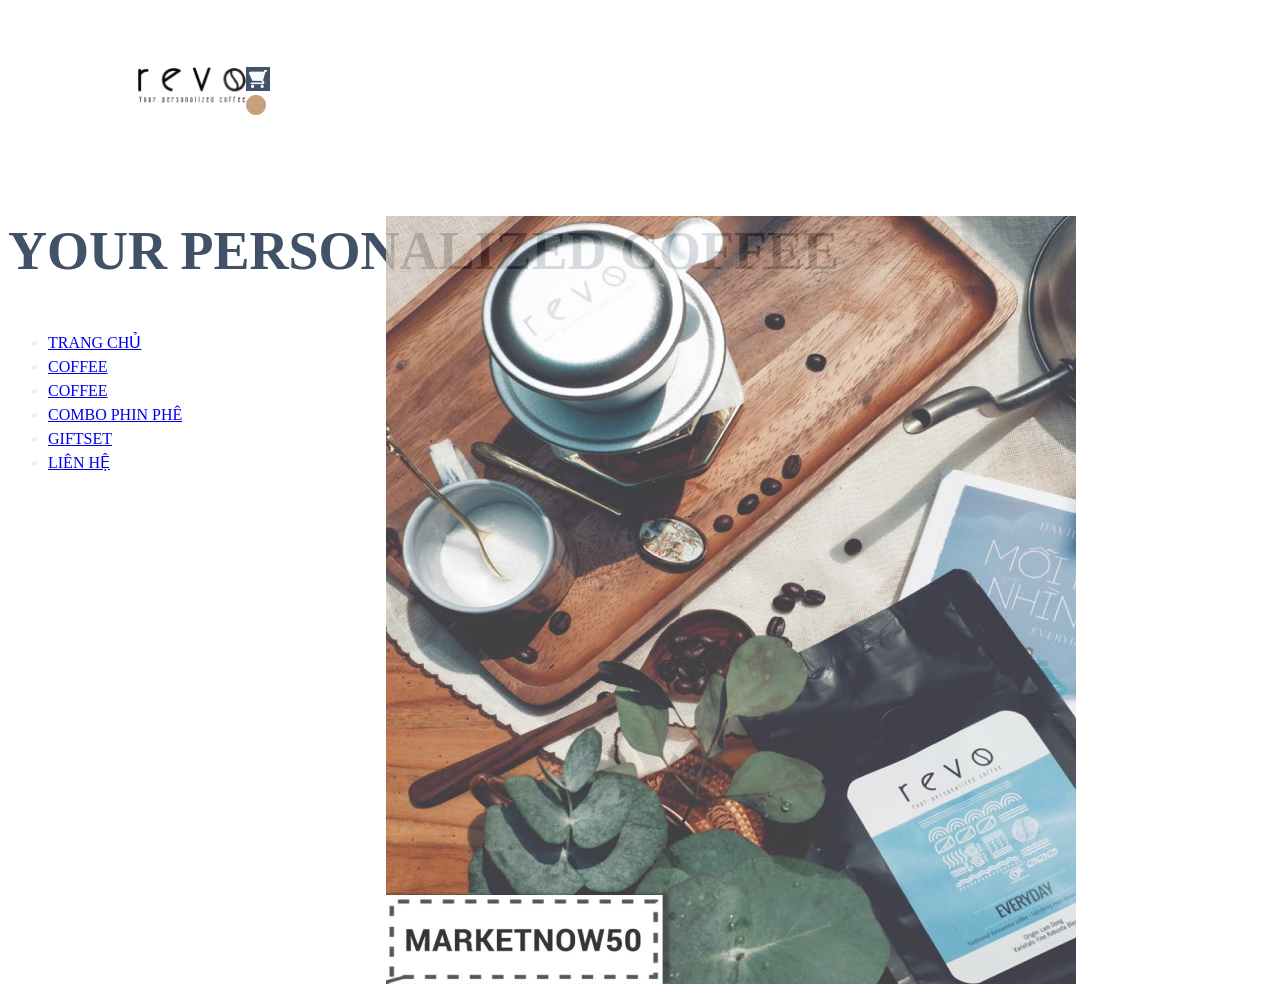
==== index.html @ d78ea1e3 "Add files via upload" ====
<!DOCTYPE html>
<html lang="ru">
<head>
    <meta charset="UTF-8">
    <meta name="viewport" content="width=device-width, initial-scale=1.0">
    <title>страница_имя</title>
    <link rel = "stylesheet" href ="css/index.css">
</head>
<body>
    <header class="header">
        <img src="img/revo_logo.png" alt="логотипчик" class="header__logo">
        <div class ="header_carting">
        
            <img src="img/IC_CART.png" alt="корзина" class="header__cart">
            <img src="img/BASE.png" alt="товары" class="header__goods">
        </div>
    </header>
    <main class="main">
        <section class="main__offer"> 
            <img src="img/cupofcoffe.png" alt="чашка на подносе" class="main__centr">
            <h1 class="main__title">YOUR <span class="main__background">PERSONALIZED</span>  COFFEE</h1>
        </section>    
        <section class="menu">
            <ul class="menu__list">
                <li class="menu__list-item"><a href="#">TRANG CHỦ</a></li>
                <li class="menu__list-item"><a href="#">COFFEE</a></li>
                <li class="menu__list-item"><a href="#">COFFEE</a></li>
                <li class="menu__list-item"><a href="#">COMBO PHIN PHÊ</a></li>
                <li class="menu__list-item"><a href="#">GIFTSET</a></li>
                <li class="menu__list-item"><a href="#">LIÊN HỆ</a></li>
            </ul>

        </section>
    </main>
</body>
</html>
---- css/index.css ----
.body{
    margin:0px;
    padding:0px;
}
.header{
    margin-top: 67px;
    margin-left: 130px;
    width: 40px;
    height: 104px;
    display: flex;
    justify-content: space-between;
}
.header__logo {
    width: 109.412px;
    height: 36.364px;    
}

.main__centr{
    position: absolute;
    left: 386px;
}
.main__title{
    color: #415167;
    font-family: Montserrat;
    font-size: 54px;
    font-style: normal;
    font-weight: 900;
    line-height: 70px;

}
.header__cart{
    width: 24px;
    height: 24px;
    flex-shrink: 0;
    margin-left: 0px;
}
.menu__list-item{
    
    color:#EDF0F5;
    font-family: Nunito;
    font-size: 16px;
    font-style: normal;
    font-weight: 300;
    line-height: 24px;
}
.main__background{

}
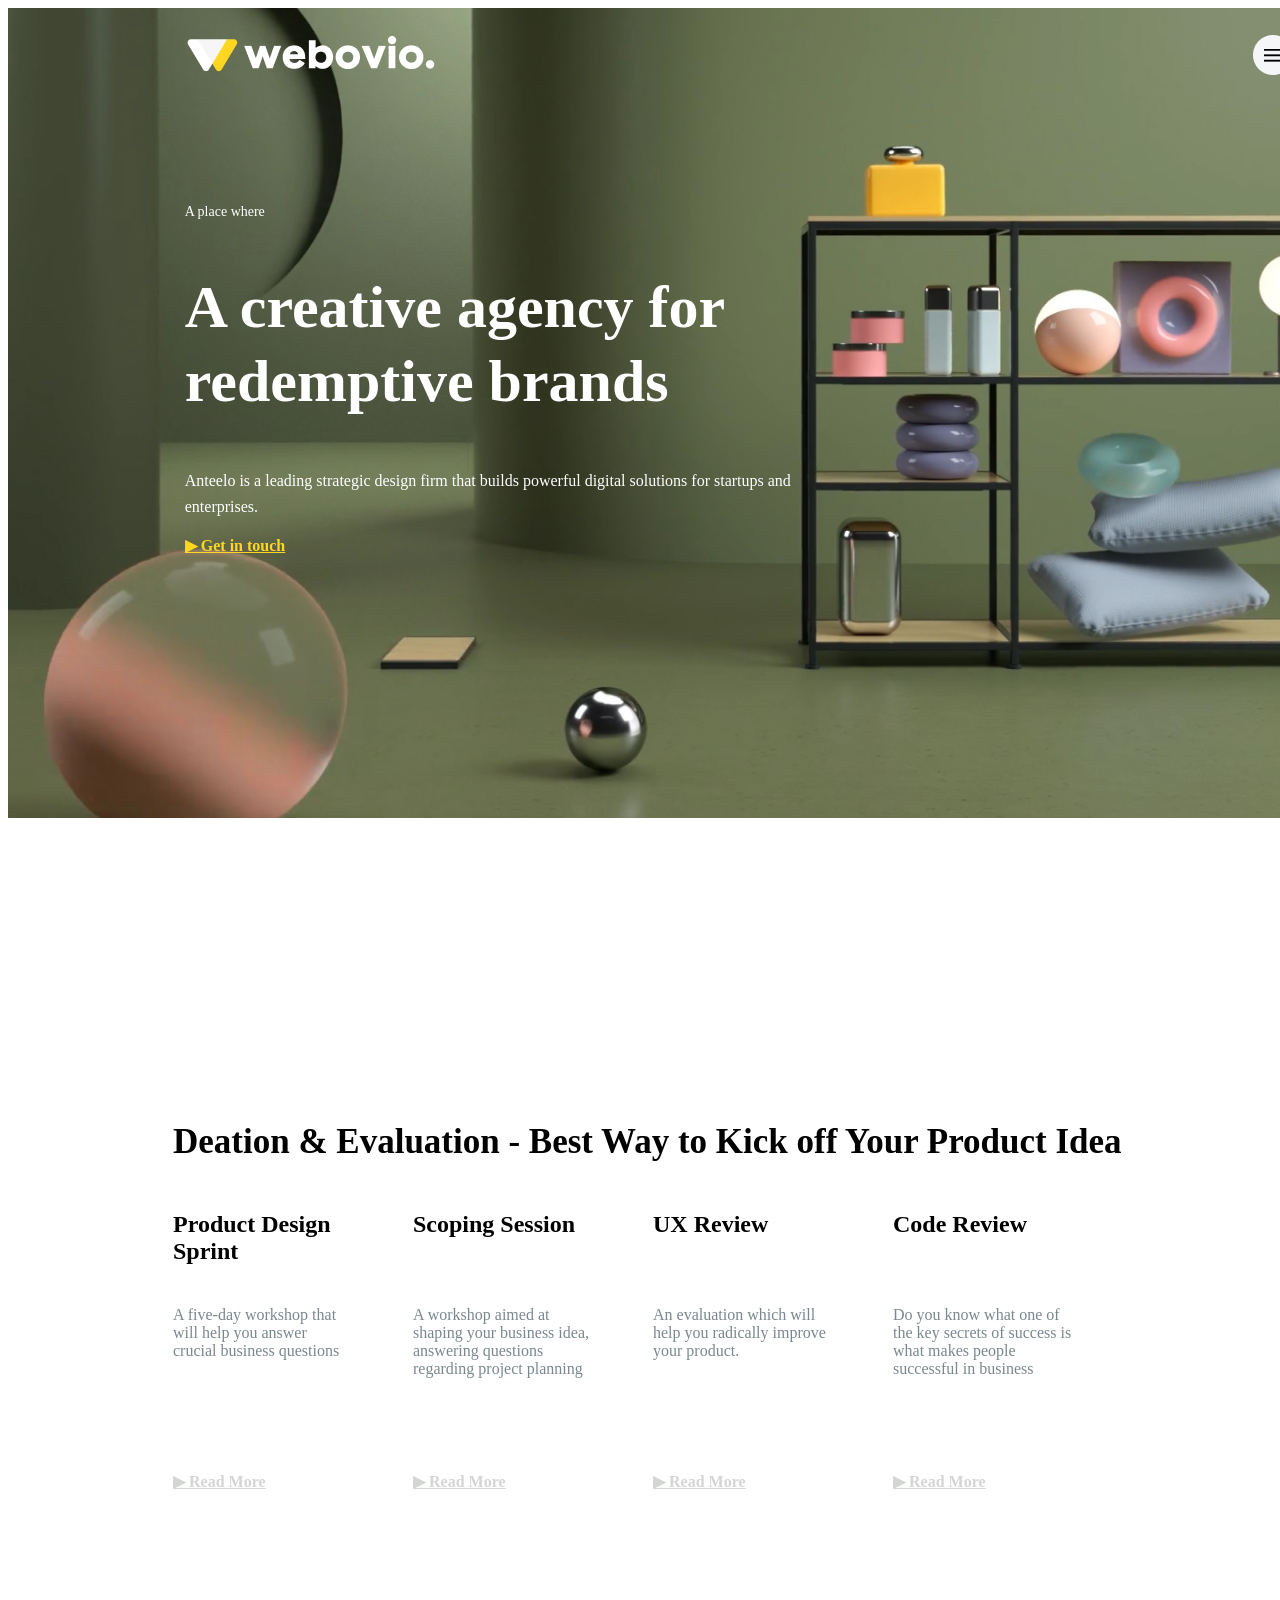
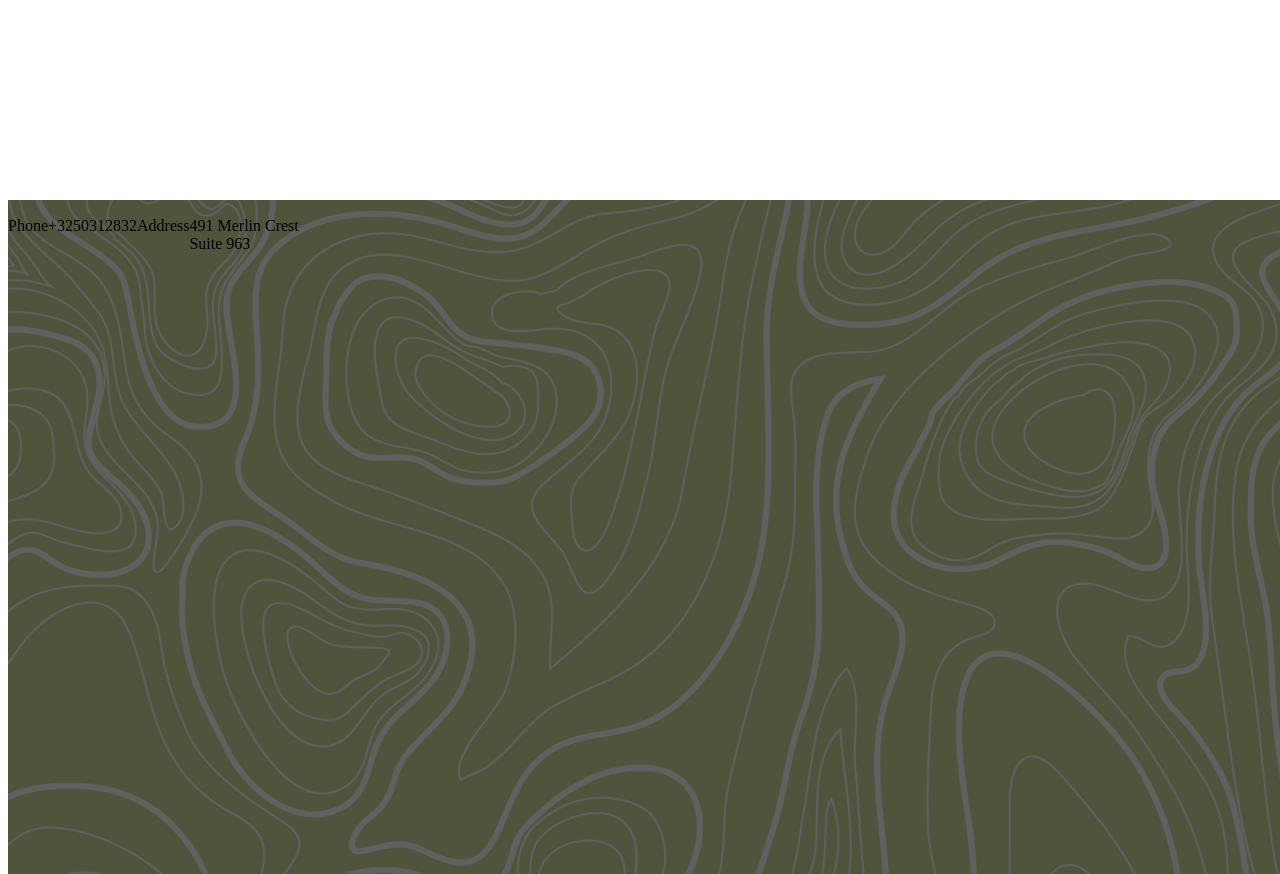
==== commit 82290371: "Add files via upload" ====
--- a/index.html
+++ b/index.html
@@ -1,36 +1,61 @@
 <!DOCTYPE html>
-<html lang="ru">
-<head>
-    <meta charset="UTF-8">
-    <meta name="viewport" content="width=device-width, initial-scale=1.0">
-    <title>страница_имя</title>
-    <link rel = "stylesheet" href ="css/index.css">
-</head>
-<body>
-    <header class="header">
-        <img src="img/revo_logo.png" alt="логотипчик" class="header__logo">
-        <div class ="header_carting">
-        
-            <img src="img/IC_CART.png" alt="корзина" class="header__cart">
-            <img src="img/BASE.png" alt="товары" class="header__goods">
-        </div>
-    </header>
-    <main class="main">
-        <section class="main__offer"> 
-            <img src="img/cupofcoffe.png" alt="чашка на подносе" class="main__centr">
-            <h1 class="main__title">YOUR <span class="main__background">PERSONALIZED</span>  COFFEE</h1>
-        </section>    
-        <section class="menu">
-            <ul class="menu__list">
-                <li class="menu__list-item"><a href="#">TRANG CHỦ</a></li>
-                <li class="menu__list-item"><a href="#">COFFEE</a></li>
-                <li class="menu__list-item"><a href="#">COFFEE</a></li>
-                <li class="menu__list-item"><a href="#">COMBO PHIN PHÊ</a></li>
-                <li class="menu__list-item"><a href="#">GIFTSET</a></li>
-                <li class="menu__list-item"><a href="#">LIÊN HỆ</a></li>
-            </ul>
+<html lang="en">
+    <head>
+        <title>Лабораторная работа 1</title>
+        <meta charset="UTF-8">
+        <link rel="stylesheet" href="css/index.css">
+    </head>
+    <body>
+        <header class="header" id="header">
+            <img class="header__logo" id="header-tag"src="images/Group 3.png" alt="logo">
+            <img class="header__text" id="header-tag"src="images/webovio..png" alt="text">
+            <a href="#"><img class="header__menu" id="header-tag"src="images/Group 15.png" alt="menu"></a>
+        </header>
+        <section class="preview">
+            <img src="images/Bitmap.png" alt="background">
+            <div class="preview__text">
+                <h3 id="text1">A place where</h3>
+                <h1 id="text2">A creative agency for redemptive brands</h1>
+                <h3 id="text3">Anteelo is a leading strategic design firm that builds powerful digital solutions for startups and enterprises.</h3>
+                <a href="#">▶ Get in touch</a>
+            </div>
+        </section>
+        <section class="mid">
+            <h1>Deation & Evaluation - Best Way to Kick off Your Product Idea</h1>
+            <div class="mid__text">
+                <div class="mid__str">
+                    <h2>Product Design Sprint</h2>
+                    <p>A five-day workshop that will help you answer crucial business questions</p>
+                    <a href="#">▶ Read More</a>
+                </div>
+                <div class="mid__str">
+                    <h2>Scoping Session</h2>
+                    <p>A workshop aimed at shaping your business idea, answering questions regarding project planning</p>
+                    <a href="">▶ Read More</a>
+                </div>
+                <div class="mid__str">
+                    <h2>UX Review</h2>
+                    <p>An evaluation which will help you radically improve your product.</p>
+                    <a href="">▶ Read More</a>
+                </div>
+                <div class="mid__str">
+                    <h2>Code Review</h2>
+                    <p>Do you know what one of the key secrets of success is what makes people successful in business</p>
+                    <a href="">▶ Read More</a>
+                </div>
+            </div>
+        </section>
+        <section class="mask">
 
         </section>
-    </main>
-</body>
-</html>+        <footer class="footer">
+            <img src="images/Bitmap (1).png" class="box" alt="разводы">
+            <div class="text1">
+                <p>Phone</p>
+                <p>+3250312832</p>
+                <p>Address</p>
+                <p>491 Merlin Crest Suite 963</p>
+            </div>
+        </footer>
+    </body>
+</html>
--- a/css/index.css
+++ b/css/index.css
@@ -1,48 +1,106 @@
-.body{
-    margin:0px;
-    padding:0px;
+
+a{
+    
+    color:#D4D6D4;;
+    font-weight: bold;
+}
+a:hover{
+    color: #FFD723;
+}
+html{
+    font-family: Poppins;
 }
 .header{
-    margin-top: 67px;
-    margin-left: 130px;
-    width: 40px;
-    height: 104px;
-    display: flex;
-    justify-content: space-between;
+    position: absolute;
+    margin-top: 27.27px;
+    margin-left: 176.78px;
+    width: 1111px;
+    height: 40px;
+    flex-shrink: 0;    
 }
-.header__logo {
-    width: 109.412px;
-    height: 36.364px;    
+.header__menu{
+    margin-left: 814px;
 }
-
-.main__centr{
+.header__text{
+    position: relative;
+    margin-bottom: 5px;
+}
+.preview__text{
+    font-family: Poppins;
+    margin-left: 176.78px;
     position: absolute;
-    left: 386px;
+    width: 616px;
+    height: 412px;
+    flex-shrink: 0;
+    top: 190px;
+    color: #FFF;
+    font-family: Poppins;
+    font-style: normal;
 }
-.main__title{
-    color: #415167;
-    font-family: Montserrat;
-    font-size: 54px;
-    font-style: normal;
-    font-weight: 900;
-    line-height: 70px;
+#text1{
+    font-size: 14px;
+    font-weight: 100;
+    line-height: normal;
+}
+#text2{
+    font-size: 60px;
+    font-weight: bolder;
+    line-height: 74px; /* 123.333% */
 
 }
-.header__cart{
-    width: 24px;
-    height: 24px;
+#text3{
+    font-size: 16px;
+    font-weight: 100;
+    line-height: 26px; /* 162.5% */
+}
+.preview__text a{
+    color: #FFD723;
+}
+.mid div{
+    width: 180px;
+    height: 309px;
     flex-shrink: 0;
-    margin-left: 0px;
+    margin-right: 60px;
 }
-.menu__list-item{
-    
-    color:#EDF0F5;
-    font-family: Nunito;
-    font-size: 16px;
-    font-style: normal;
-    font-weight: 300;
-    line-height: 24px;
+.mid__text{
+    display: flex;
 }
-.main__background{
+.mid__str{
+    width: 255px;
+    height: 309px;
+    flex-shrink: 0;
+}
+.mid{
+    margin-left: 165px;
+    margin-top: 300px;
+    margin-bottom: 300px;
+}
+.mid h1{
+    font-weight: 900;
+    font-size: 35px;
+}
+.mid p{
+    color:rgba(33, 56, 66, 0.60);
+    height: 150px;
+}
+.mid h2{
+    height: 75px;
+}
+.box{
+    position: absolute;
+    width: 1440px;
+    height: 674px;
+    background: #4F553D;
 
+}
+.text1{
+    margin-top: 1px;
+    position: absolute;
+}
+.text1{
+    width: 300px;
+    height: 200px;
+    flex-shrink: 0;
+    display: flex;
+    flex-direction: row;
 }
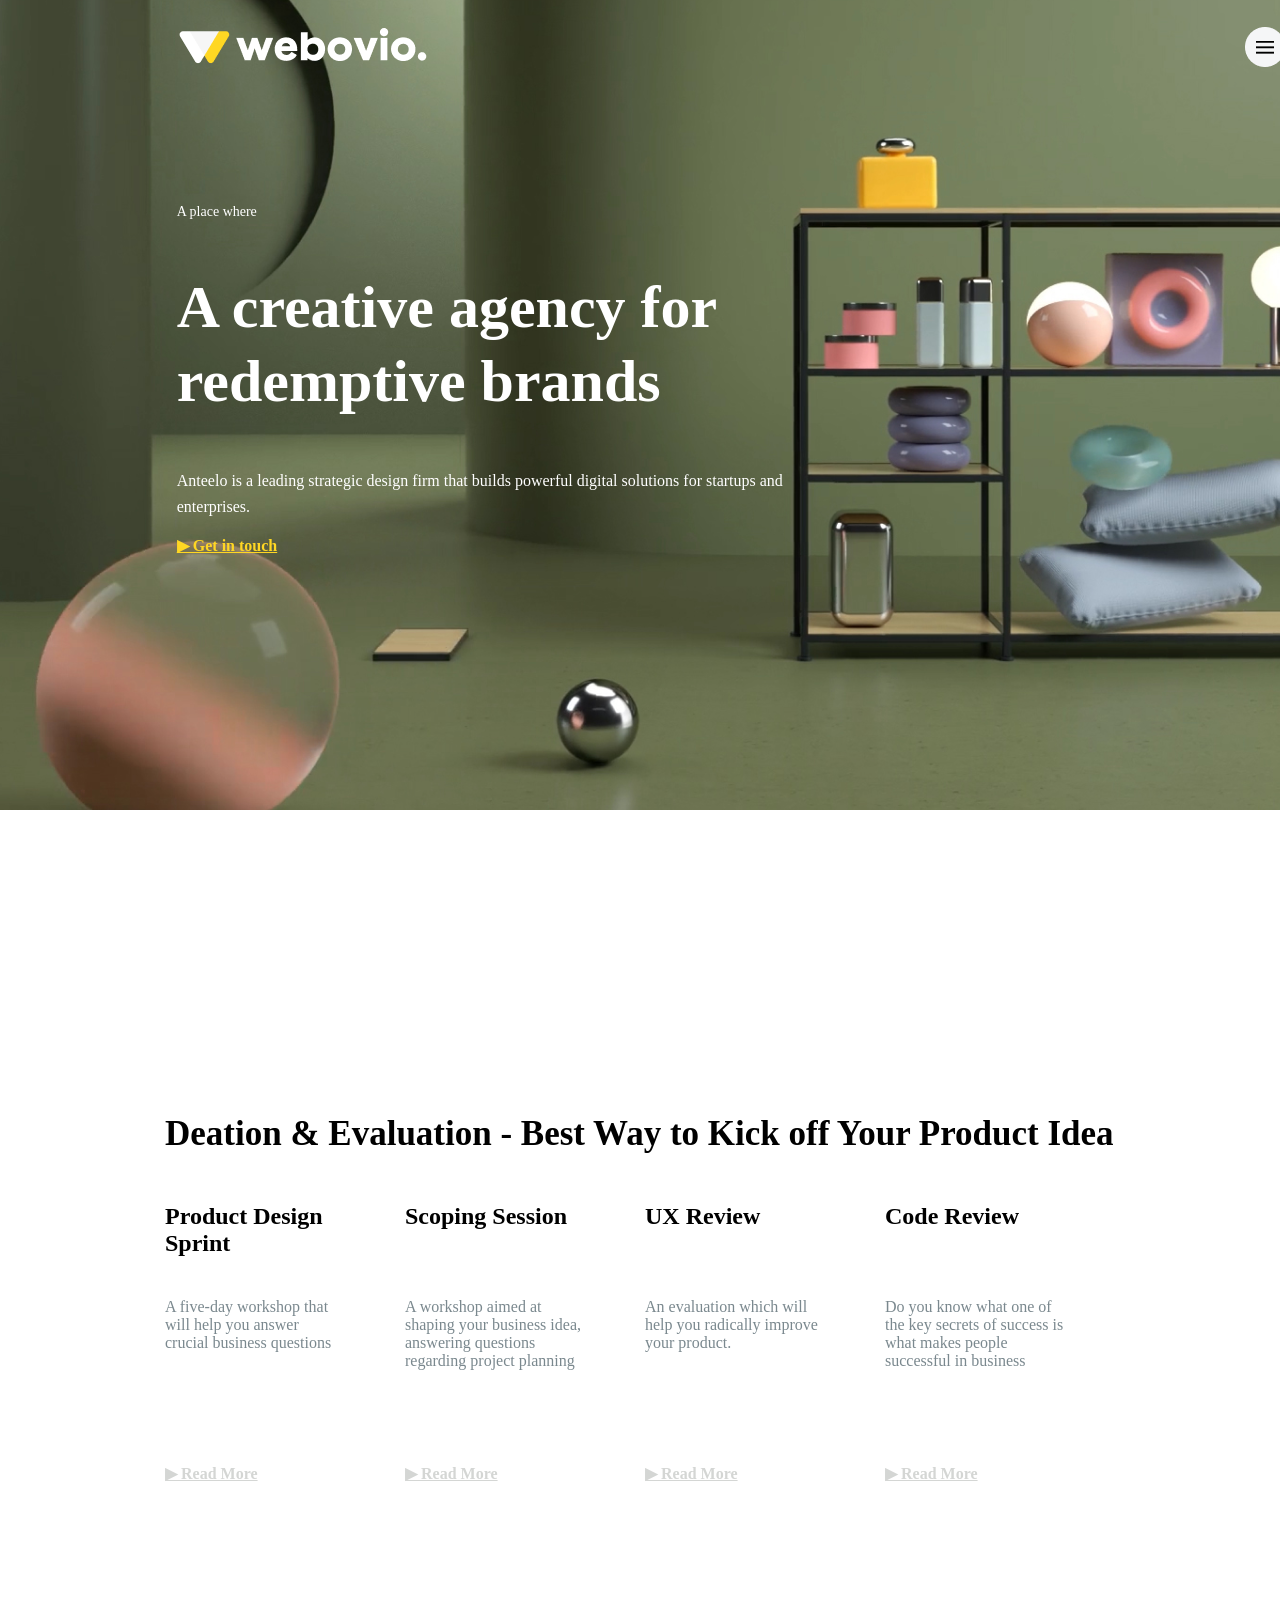
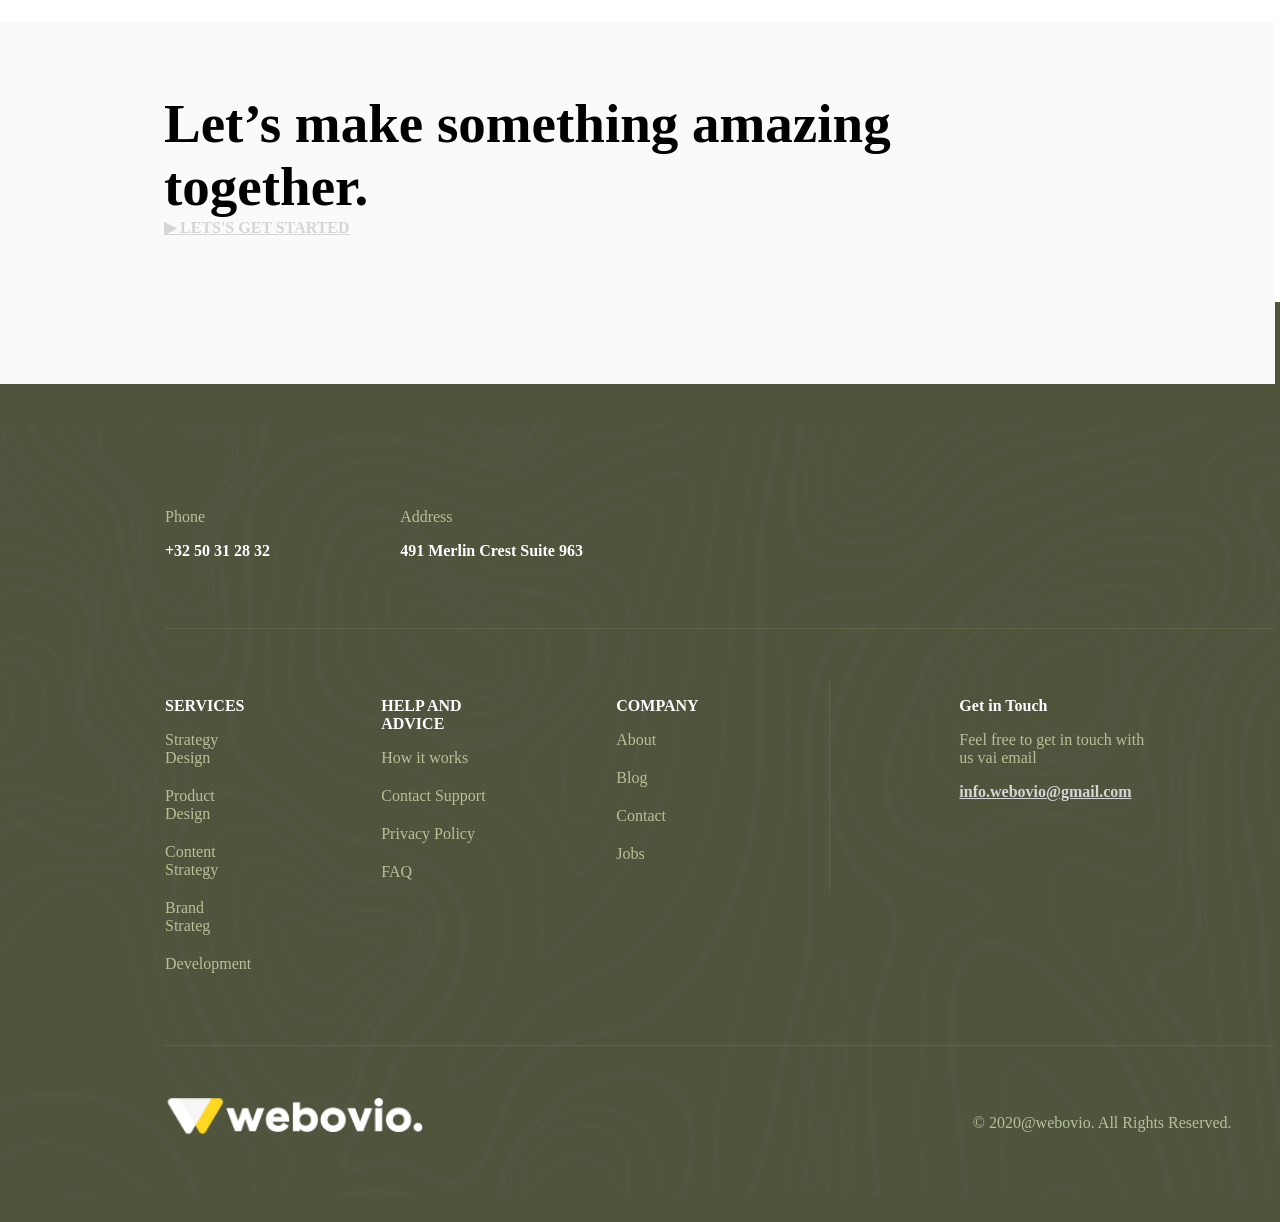
==== commit 2d9f9f55: "Add files via upload" ====
--- a/index.html
+++ b/index.html
@@ -46,15 +46,70 @@
             </div>
         </section>
         <section class="mask">
-
+            <div class="mask__iner">
+                <h1 id="mask__text">Let’s make something amazing together.</h1>
+                <a href="#">▶ LETS'S GET STARTED</a>
+            </div>
         </section>
-        <footer class="footer">
-            <img src="images/Bitmap (1).png" class="box" alt="разводы">
-            <div class="text1">
-                <p>Phone</p>
-                <p>+3250312832</p>
-                <p>Address</p>
-                <p>491 Merlin Crest Suite 963</p>
+        <section class="bottom">
+            <div class="bottom__back">
+                <div class="box"></div>
+                <img src="images/Bitmap (1).png" class="box__img" alt="разводы">
+            </div>
+            <div class="bottom__text">
+                <div class="bottom__1">
+                    <div class=" bottom__section">
+                        <p id="bottom__text__thin">Phone</p>
+                        <pi id="bottom__text__bold">+32 50 31 28 32</p>
+                    </div>
+                    <div>
+                        <p id="bottom__text__thin">Address</p>
+                        <p id="bottom__text__bold">491 Merlin Crest Suite 963</p>
+                    </div>
+                </div>
+                <div class="line"></div>
+                <div class="bottom__2">
+                    <div class="bottom__section">
+                        <p id="bottom__text__bold">SERVICES</p>
+                        <ul id="bottom__text__thin">
+                            <li>Strategy Design</li>
+                            <li>Product Design</li>
+                            <li>Content Strategy</li>
+                            <li>Brand Strateg</li>
+                            <li>Development</li>
+                        </ul>
+                    </div>
+                    <div class="bottom__section">
+                        <p id="bottom__text__bold">HELP AND ADVICE</p>
+                        <ul id="bottom__text__thin">
+                            <li>How it works</li>
+                            <li>Contact Support</li>
+                            <li>Privacy Policy</li>
+                            <li>FAQ</li>
+                        </ul>
+                    </div>
+                    <div class="bottom__section">
+                        <p id="bottom__text__bold">COMPANY</p>
+                        <ul id="bottom__text__thin">
+                            <li>About</li>
+                            <li>Blog</li>
+                            <li>Contact</li>
+                            <li>Jobs</li>
+                        </ul>
+                    </div>
+                    <div class="line2"></div>
+                    <div class="bottom__section">
+                        <p id="bottom__text__bold">Get in Touch</p>
+                        <p id="bottom__text__thin">Feel free to get in touch with us vai email</p>
+                        <a href="info.webovio@gmail.com">info.webovio@gmail.com</a>
+                    </div>
+                </div>
+                <div class="line"></div>
+                <footer>
+                        <img class="header__logo" id="header-tag"src="images/Group 3.png" alt="logo">
+                        <img class="header__text" id="header-tag"src="images/webovio..png" alt="text">
+                    <p id="footer__text">© 2020@webovio. All Rights Reserved.</p>
+                </footer>
             </div>
         </footer>
     </body>
--- a/css/index.css
+++ b/css/index.css
@@ -1,6 +1,8 @@
 
+body{
+    margin: 0px;
+}
 a{
-    
     color:#D4D6D4;;
     font-weight: bold;
 }
@@ -10,6 +12,13 @@
 html{
     font-family: Poppins;
 }
+li {
+    margin-bottom:20px;
+    list-style-type: none; /* Убираем маркеры */
+   }
+ ul {
+    padding-left: 0; /* Сдвигаем список влево */
+   }
 .header{
     position: absolute;
     margin-top: 27.27px;
@@ -86,21 +95,89 @@
 .mid h2{
     height: 75px;
 }
+.bottom__back{
+    position:  absolute;
+    z-index: -1;
+    margin-top: -190px;
+}
 .box{
+    width: 1440px;
+    height: 920px;
+    background: #4F553D;
+}
+.box__img{
     position: absolute;
+    margin-top: -800px;
+    opacity: 0.15;
+    height: 774px;
     width: 1440px;
-    height: 674px;
-    background: #4F553D;
+}
+
+.mask{
+    position: absolute;
+    width: 1275px;
+    height: 362px;
+    background-color: #FAFAFA;
+    margin-top: -170px;
+    
+}
+.mask__iner{
+    display: flex;
+    width: 822px;
+    flex-direction: column;
+    justify-content: center;
+    align-items: flex-start;
+    margin-left: 164px;
 
 }
-.text1{
-    margin-top: 1px;
-    position: absolute;
+#mask__text{
+font-size: 55px;
+width: 822px;
+margin: 0px;
+margin-top: 70px;
 }
-.text1{
-    width: 300px;
-    height: 200px;
-    flex-shrink: 0;
+.line{
+    background-color: #5D6544;
+    width: 1110px;
+    height: 1px;
+    margin-top: 52px;
+    margin-bottom: 52px;
+}
+.line2{
+    width: 1px;
+    height: 210px;
+    background-color: #5D6544;
+    margin-right: 130px;
+}
+.bottom{
+    margin-top: 600px;
+}
+.bottom__text{
+    margin-left: 165px;
+}
+.bottom__1{
     display: flex;
-    flex-direction: row;
+}
+.bottom__2{
+    display: flex;
+}
+
+.bottom__section{
+    margin-right: 130px;
+}
+#bottom__text__bold{
+    color: #FFF;
+    font-weight: bold;
+
+}
+#bottom__text__thin{
+    color: #B6C197;
+}
+#footer__text{
+    margin-left: 550px;
+    color: #B6C197;
+}
+footer{
+    display: flex;
+    height: 40px;
 }
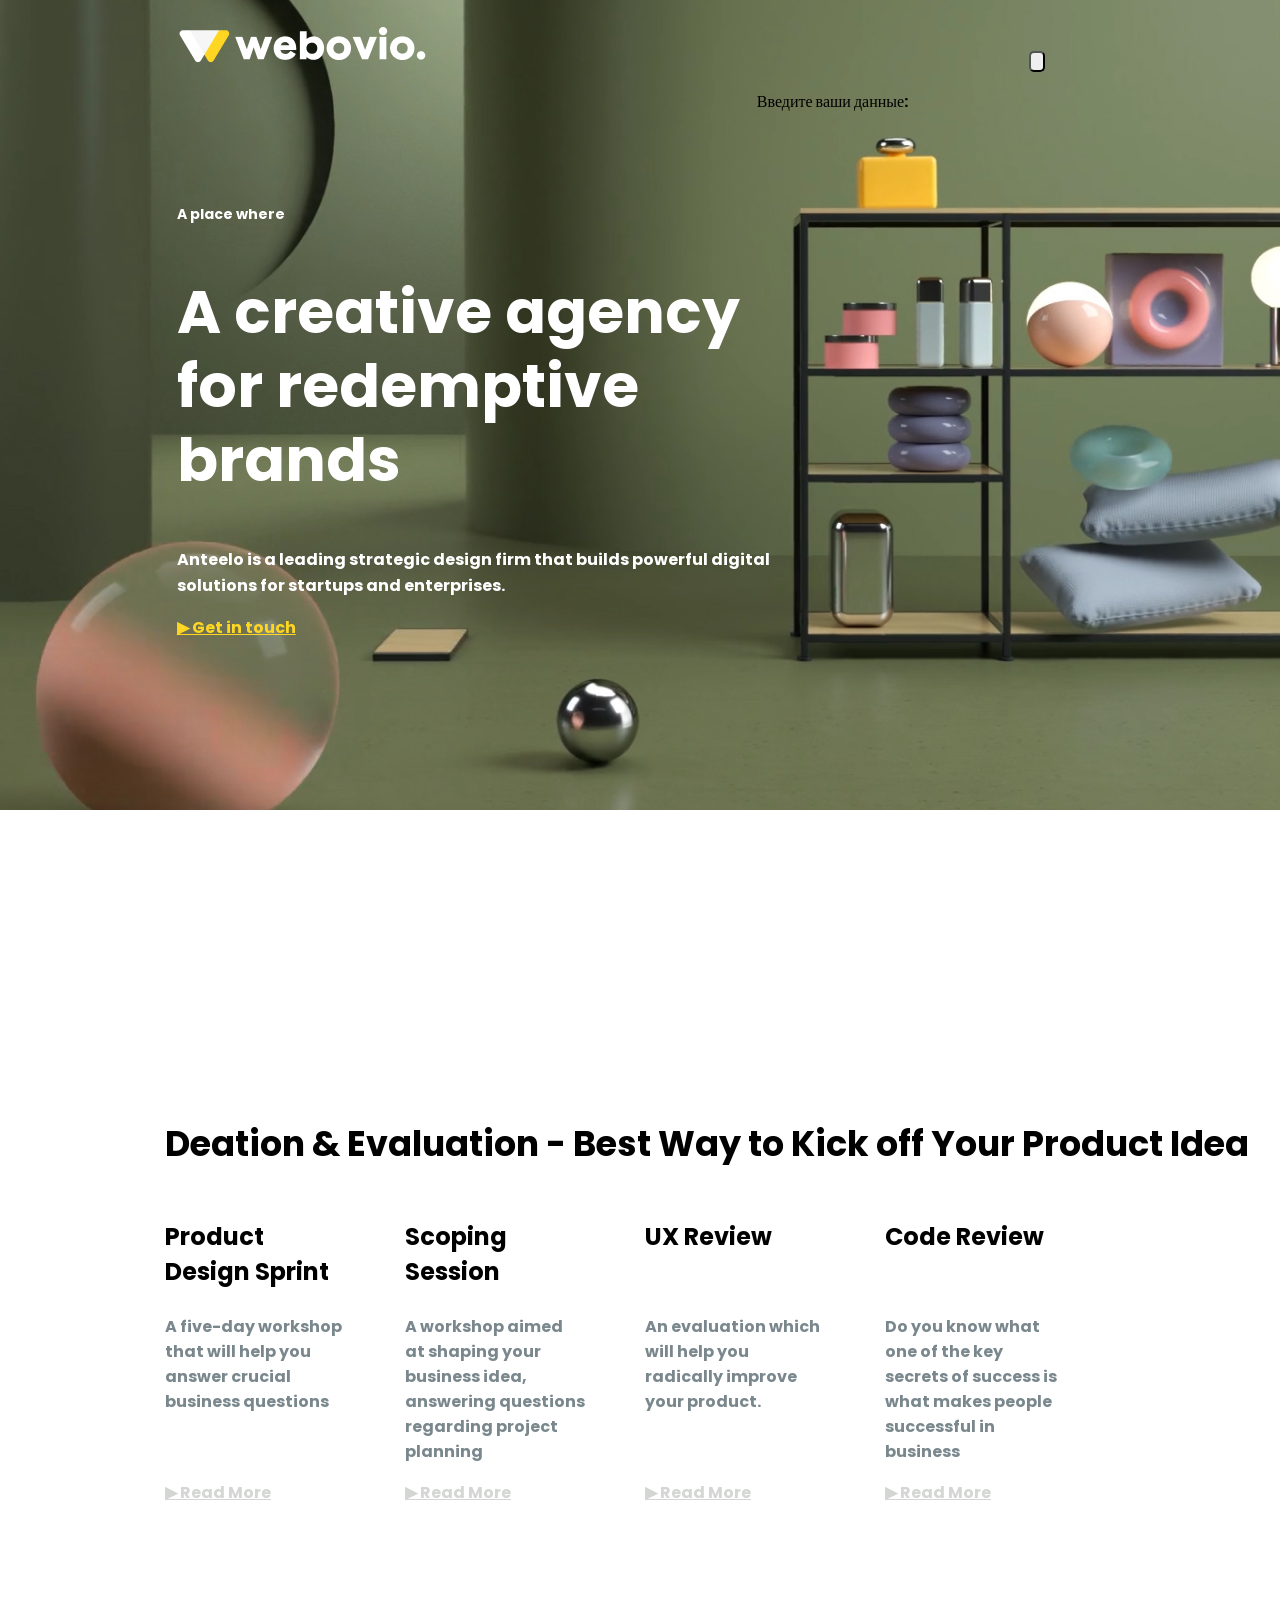
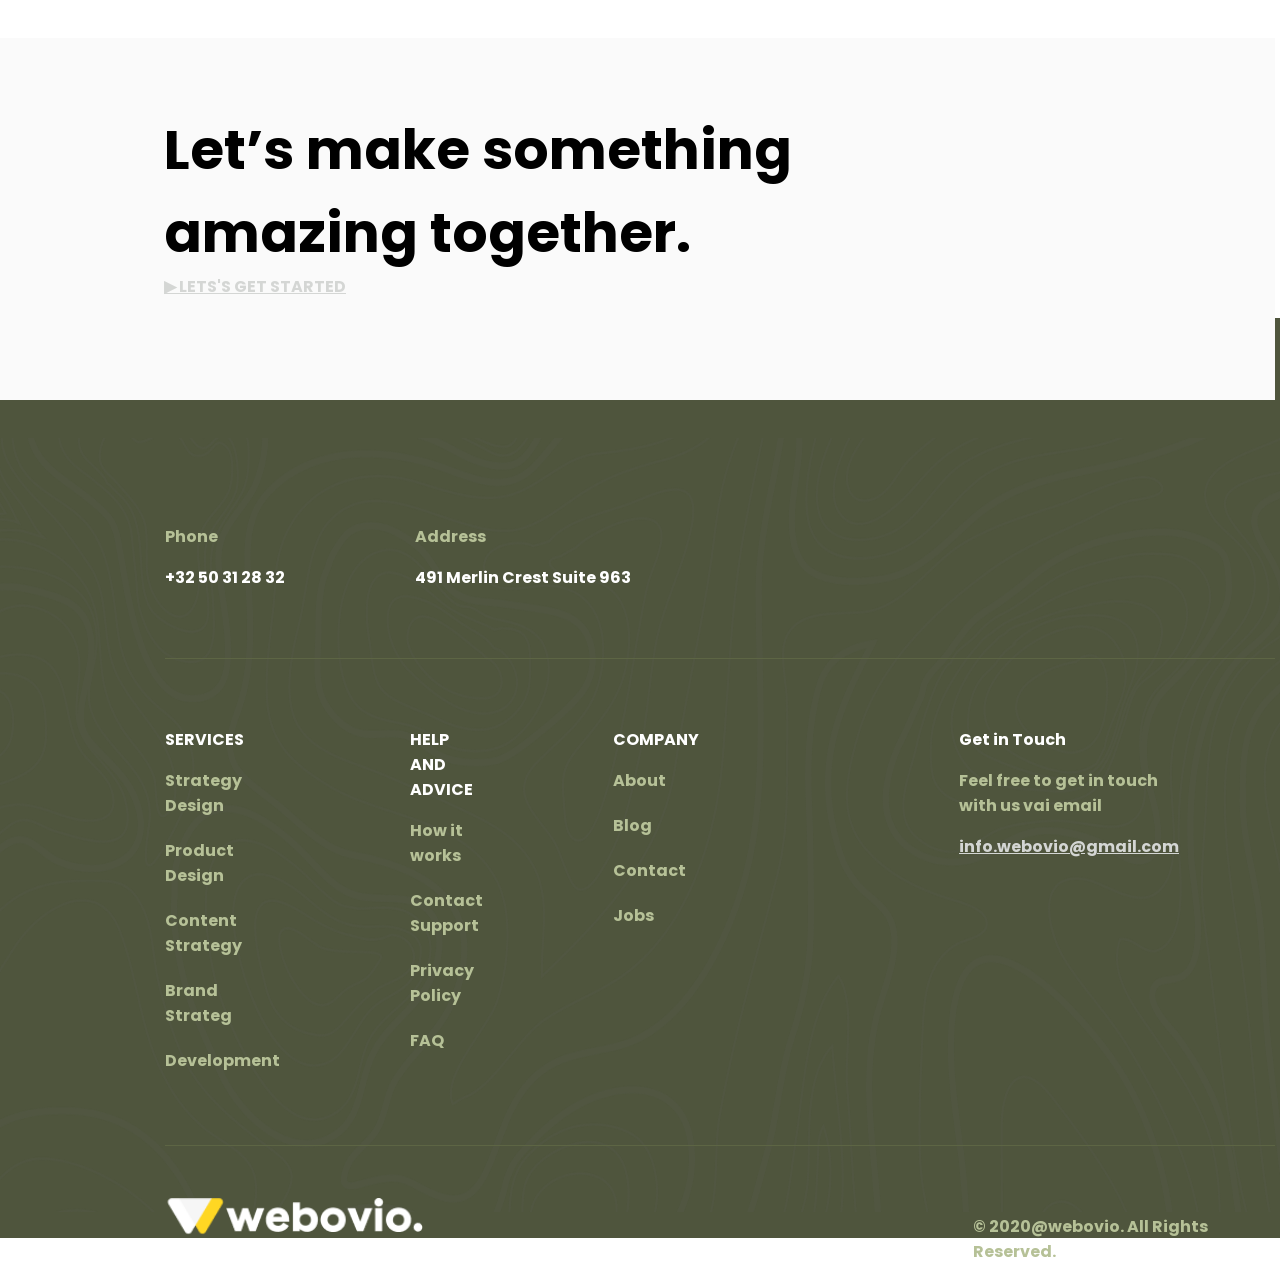
==== commit 4d1918ec: "Add files via upload" ====
--- a/index.html
+++ b/index.html
@@ -4,13 +4,26 @@
         <title>Лабораторная работа 1</title>
         <meta charset="UTF-8">
         <link rel="stylesheet" href="css/index.css">
+        
+
     </head>
     <body>
+        <!-- Заголовоок с лого-->
         <header class="header" id="header">
             <img class="header__logo" id="header-tag"src="images/Group 3.png" alt="logo">
             <img class="header__text" id="header-tag"src="images/webovio..png" alt="text">
-            <a href="#"><img class="header__menu" id="header-tag"src="images/Group 15.png" alt="menu"></a>
+
+            <!--<button class="menu_button" id="menu_button" href="#"><img class="header__menu" id="header-tag"src="images/Group 15.png" alt="menu"></button>
+            -->
+            <input type="button" id="menu_button" class="menu_button">
+            <div id="menu" class="menu">
+                <form action="#">
+                    <p>Введите ваши данные:</p>
+                </form>
+            </div>
         </header>
+
+        <!--Обложка, закглавная картинка-->
         <section class="preview">
             <img src="images/Bitmap.png" alt="background">
             <div class="preview__text">
@@ -20,6 +33,8 @@
                 <a href="#">▶ Get in touch</a>
             </div>
         </section>
+
+        <!--Место-->
         <section class="mid">
             <h1>Deation & Evaluation - Best Way to Kick off Your Product Idea</h1>
             <div class="mid__text">
@@ -45,12 +60,16 @@
                 </div>
             </div>
         </section>
+
+        <!--Плашка поверх нижней картинки-->
         <section class="mask">
             <div class="mask__iner">
                 <h1 id="mask__text">Let’s make something amazing together.</h1>
                 <a href="#">▶ LETS'S GET STARTED</a>
             </div>
         </section>
+
+        <!--Самый низ, с картинкой-->
         <section class="bottom">
             <div class="bottom__back">
                 <div class="box"></div>
@@ -111,6 +130,7 @@
                     <p id="footer__text">© 2020@webovio. All Rights Reserved.</p>
                 </footer>
             </div>
-        </footer>
+        </section>
+<script src="scripts/menu.js"></script>
     </body>
 </html>
--- a/css/index.css
+++ b/css/index.css
@@ -1,4 +1,11 @@
 
+
+@font-face {
+    font-family: "Poppins";
+    font-style: bold;
+    font-weight: 400;
+    src: url("../fonts/Poppins-Bold.ttf");  
+  }
 body{
     margin: 0px;
 }
@@ -28,7 +35,11 @@
     flex-shrink: 0;    
 }
 .header__menu{
-    margin-left: 814px;
+    
+}
+.menu_button{
+    border-radius: 5px;
+    margin-left: 600px;
 }
 .header__text{
     position: relative;
@@ -49,7 +60,7 @@
 #text1{
     font-size: 14px;
     font-weight: 100;
-    line-height: normal;
+    line-height: light;
 }
 #text2{
     font-size: 60px;
@@ -60,6 +71,7 @@
 #text3{
     font-size: 16px;
     font-weight: 100;
+    font-size: light;
     line-height: 26px; /* 162.5% */
 }
 .preview__text a{
@@ -180,4 +192,17 @@
 footer{
     display: flex;
     height: 40px;
-}+}
+.menu{
+    position: absolute;
+    border-radius: 1%;
+    margin-left: 580px;
+    height: 0px;
+    width: 340px;
+    background-color: #FAFAFA;
+    transition: height 0.5s;
+}
+.menu_open{
+    height: 400px;
+    transition: height 0.5s;
+}
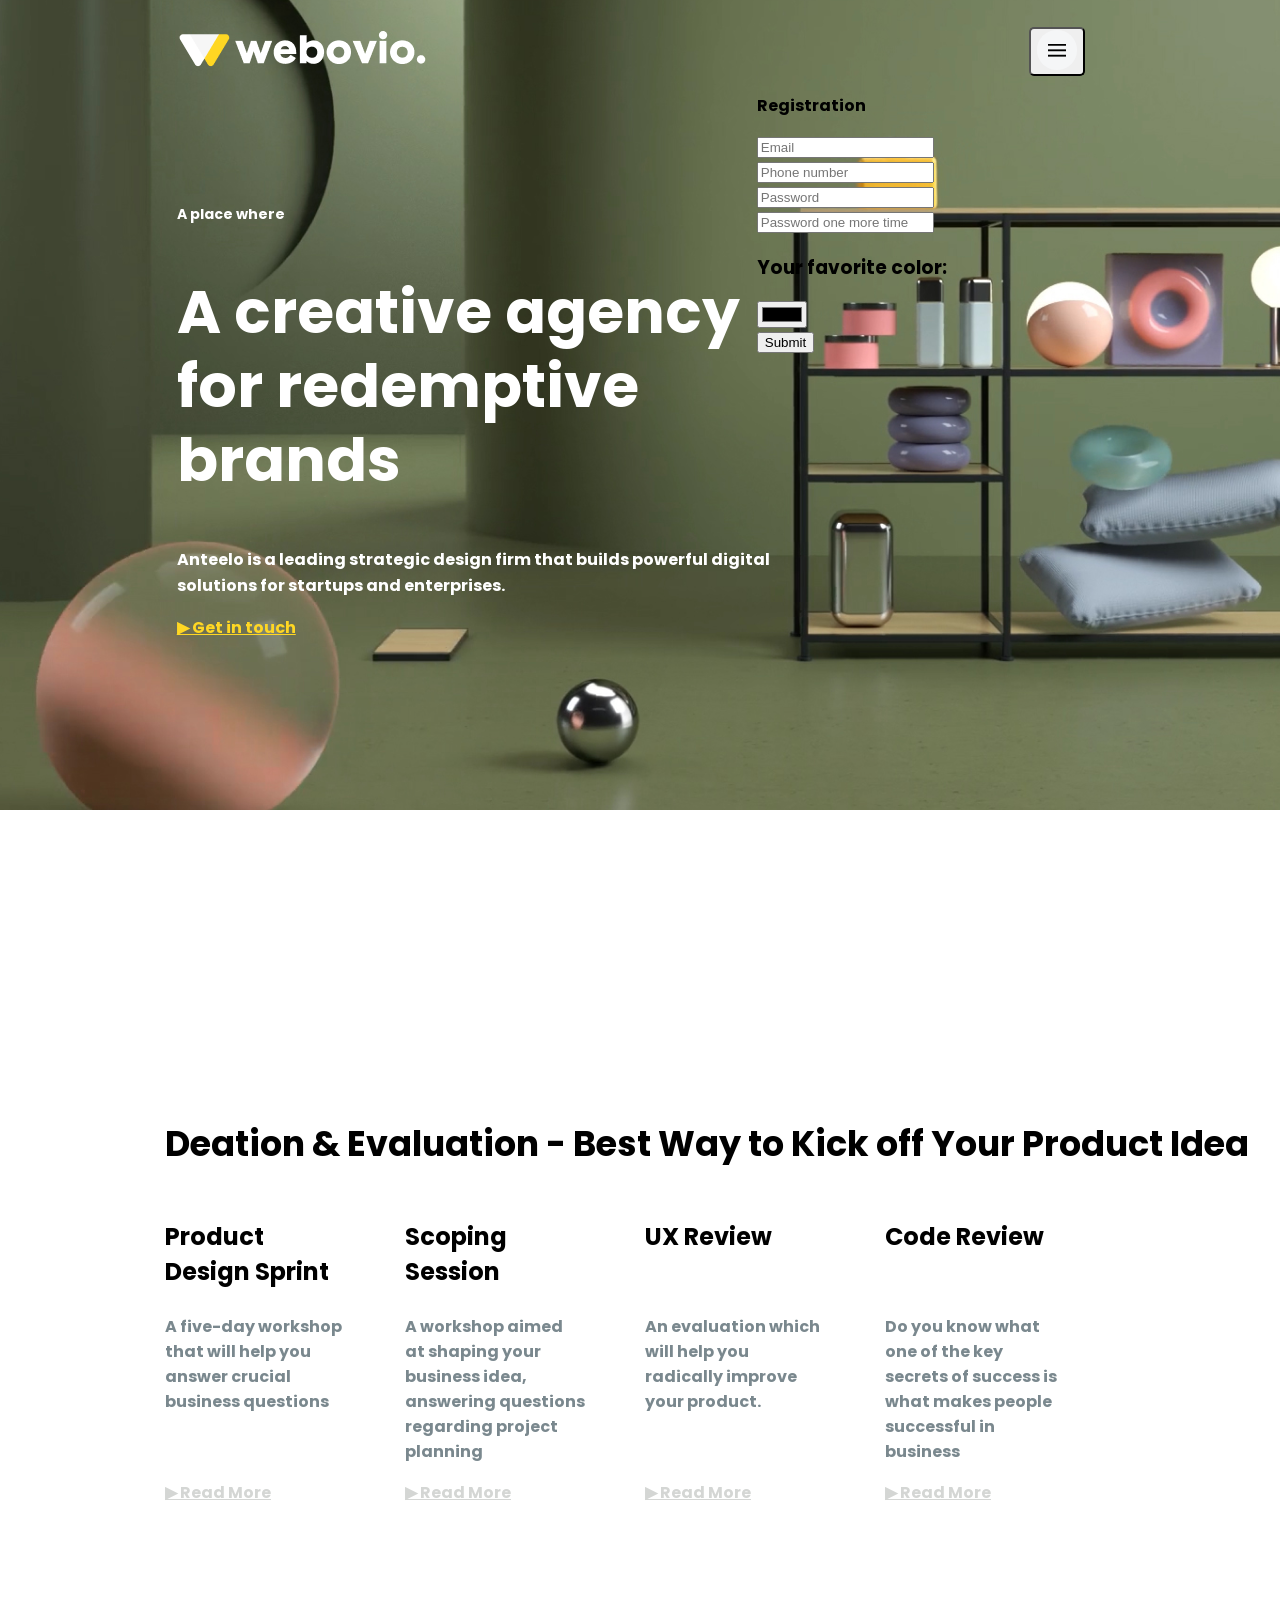
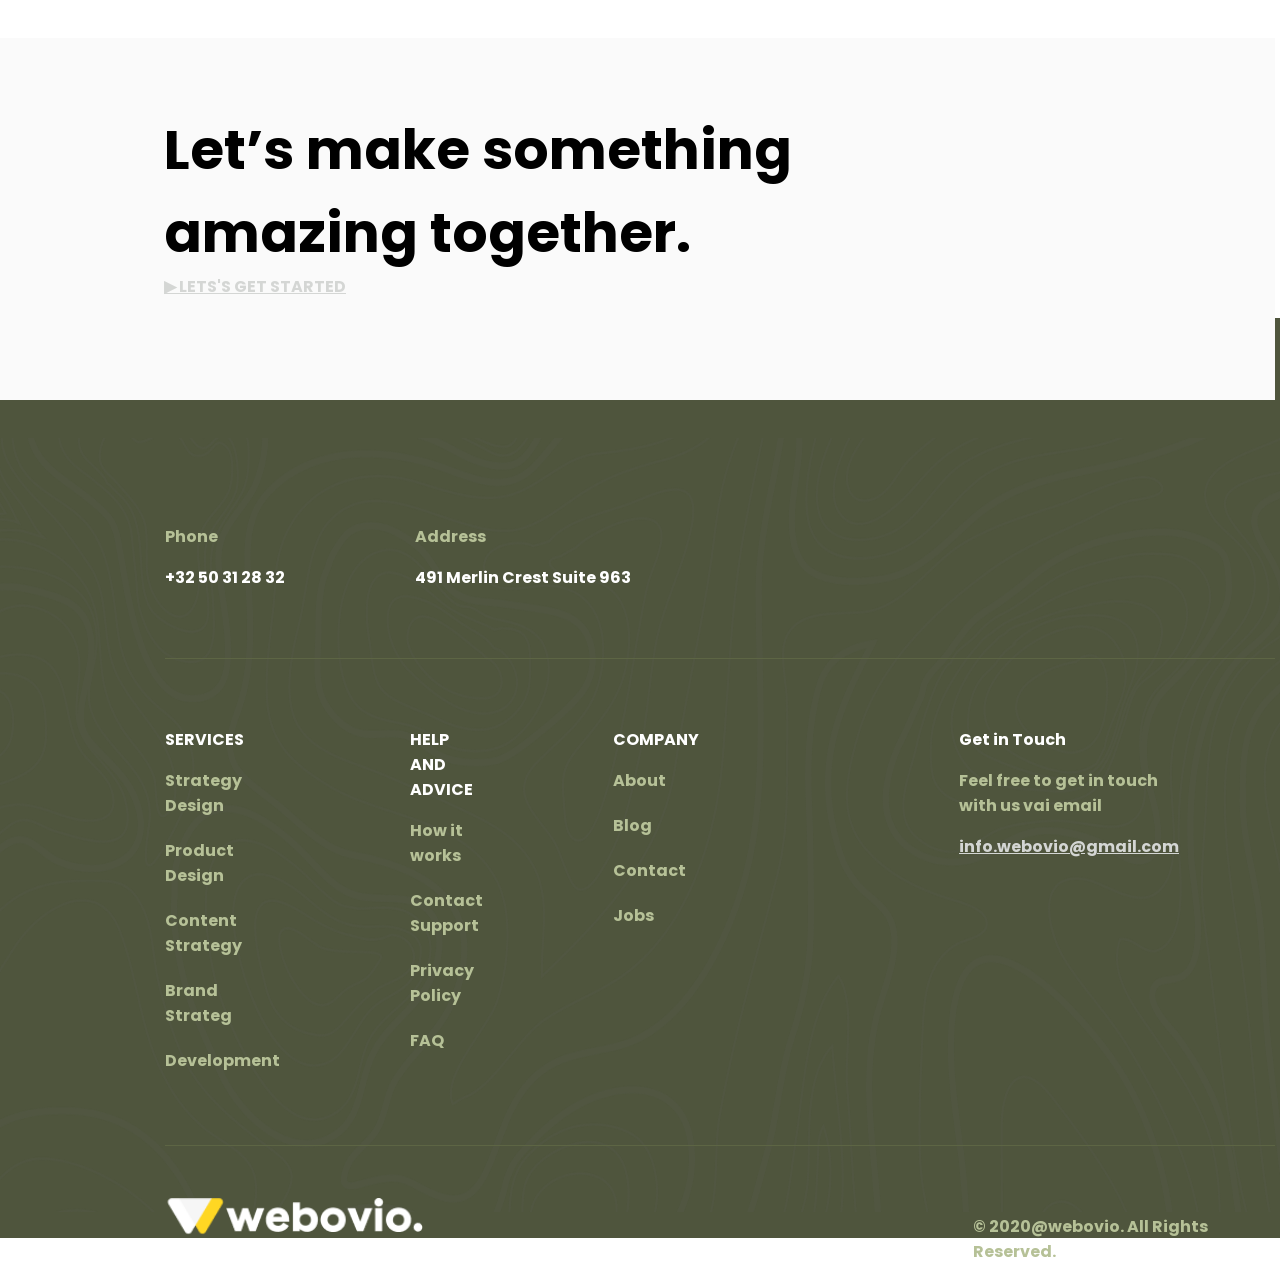
==== commit c668299b: "Add files via upload" ====
--- a/index.html
+++ b/index.html
@@ -13,13 +13,28 @@
             <img class="header__logo" id="header-tag"src="images/Group 3.png" alt="logo">
             <img class="header__text" id="header-tag"src="images/webovio..png" alt="text">
 
-            <!--<button class="menu_button" id="menu_button" href="#"><img class="header__menu" id="header-tag"src="images/Group 15.png" alt="menu"></button>
-            -->
-            <input type="button" id="menu_button" class="menu_button">
+
+            <button id="menu_button" class="menu_button" >
+                <img src="images\Group 15.png" alt="">
+            </button>
             <div id="menu" class="menu">
-                <form action="#">
-                    <p>Введите ваши данные:</p>
-                </form>
+                <div class="regform" id="regform">
+                    <form action="#">
+                        <p>Registration</p>
+                        <input type="email" placeholder="Email"required>
+                        <input type="tel" placeholder="Phone number" pattern="[0-9]{11}"required>
+                        <input type="password" placeholder="Password"required>
+                        <input type="password" placeholder="Password one more time"required>
+                        <div>
+                            <h3>Your favorite color: </h3>
+                            <input type="color">
+                        </div>
+                        
+                        <input type="submit">
+                    </form>
+                    
+                </div>
+
             </div>
         </header>
 
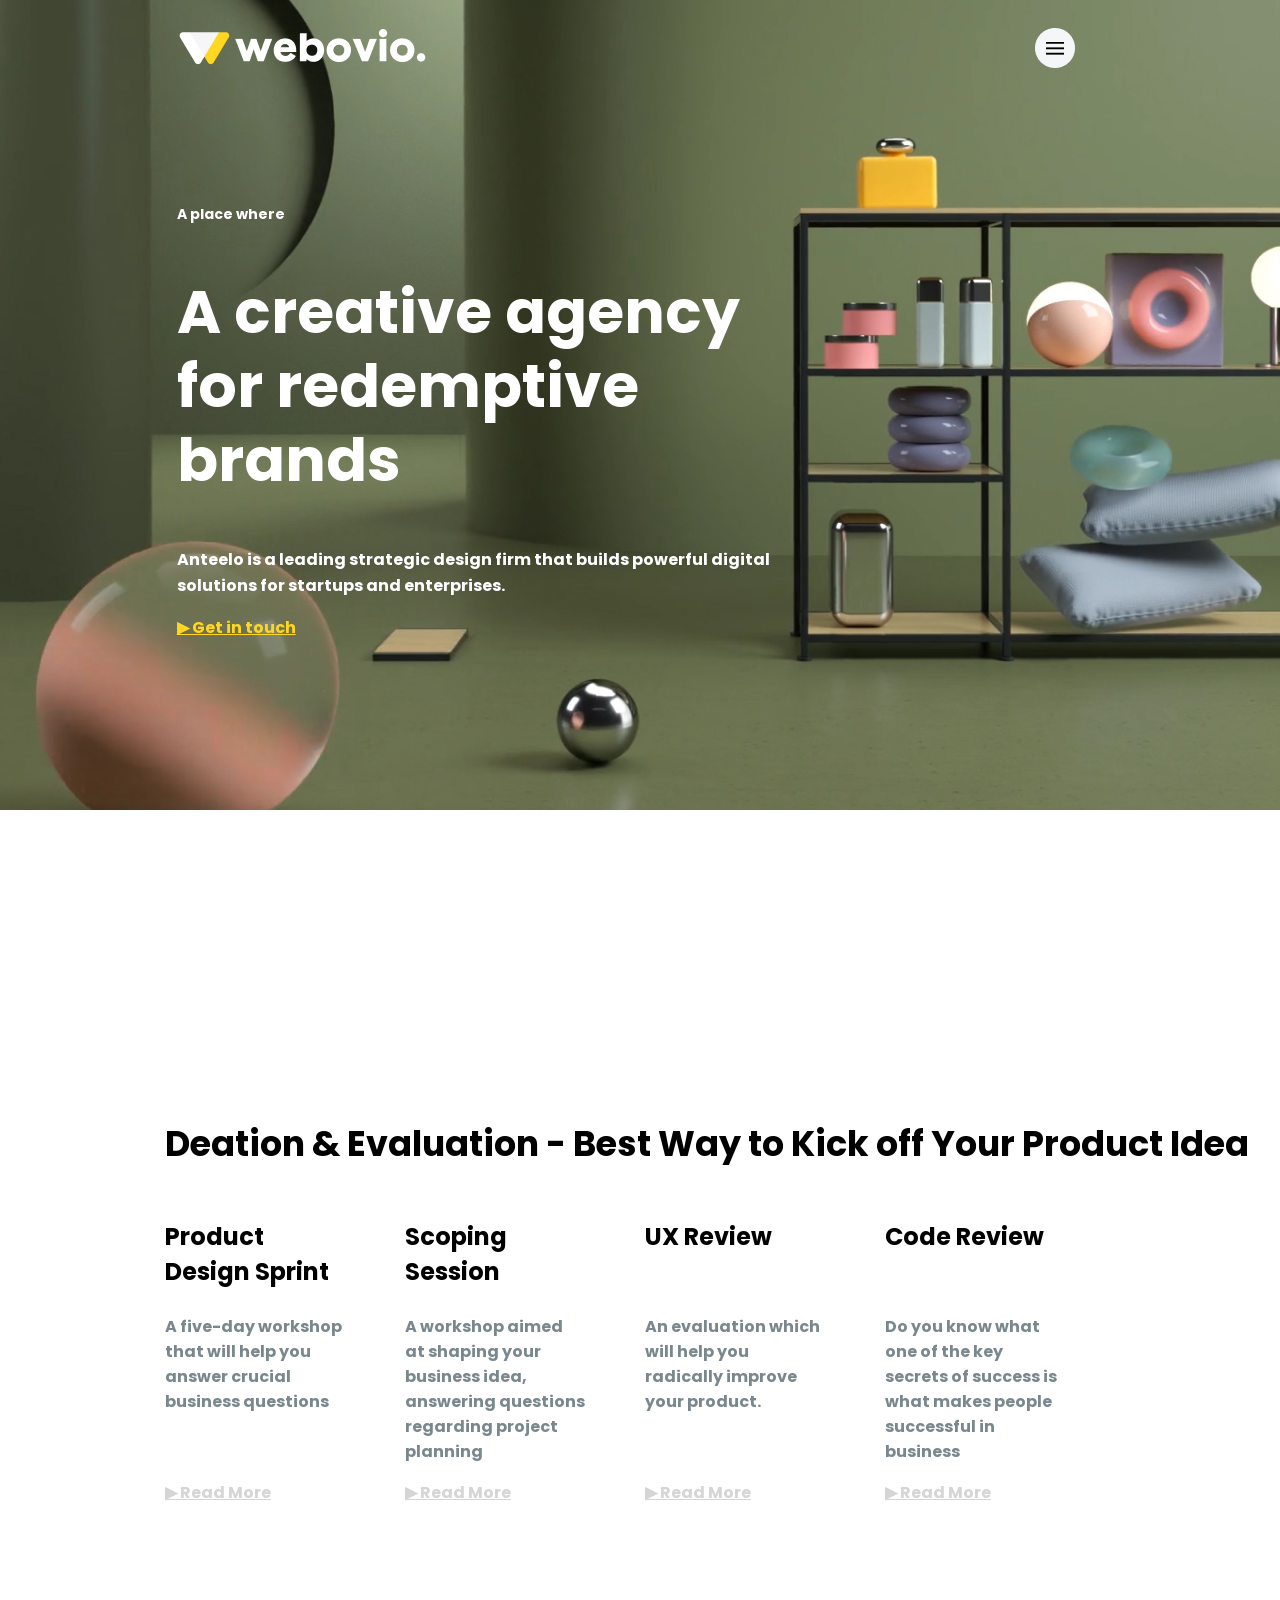
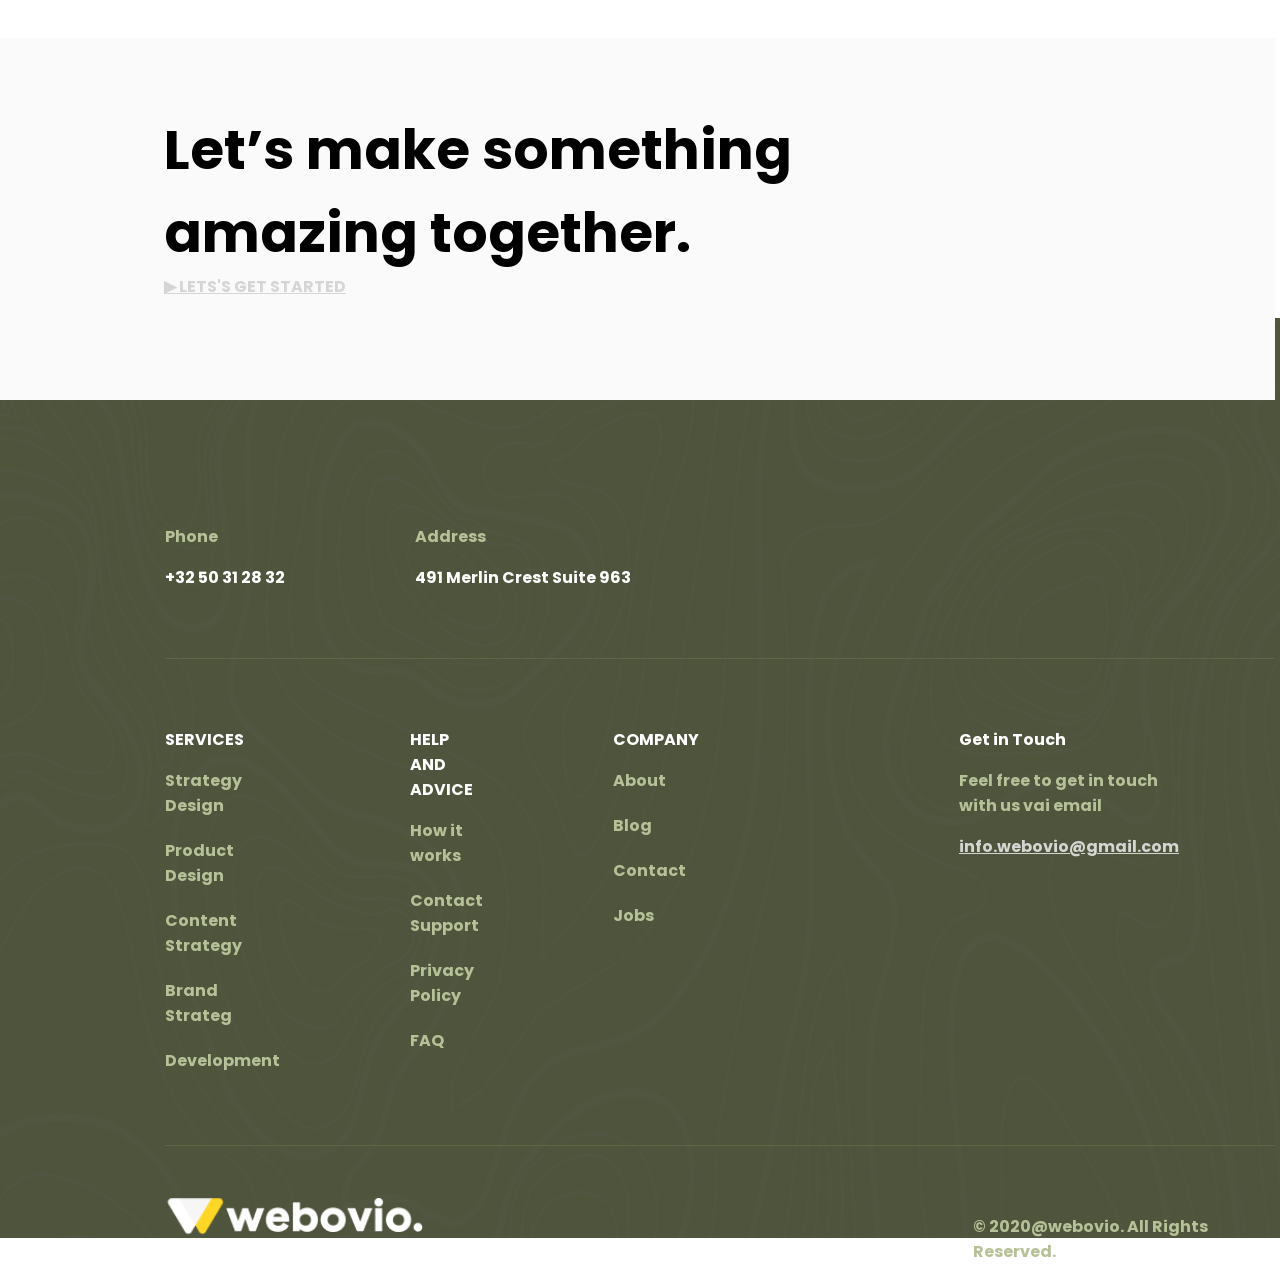
==== commit 4ccd092d: "Add files via upload" ====
--- a/index.html
+++ b/index.html
@@ -1,13 +1,15 @@
-<!DOCTYPE html>
+﻿<!DOCTYPE html>
 <html lang="en">
     <head>
         <title>Лабораторная работа 1</title>
         <meta charset="UTF-8">
         <link rel="stylesheet" href="css/index.css">
-        
+        <script src="scripts/menu.js" async></script>
+        <script src="scripts/light.js" async></script>
 
     </head>
     <body>
+        <div class="light"></div>
         <!-- Заголовоок с лого-->
         <header class="header" id="header">
             <img class="header__logo" id="header-tag"src="images/Group 3.png" alt="logo">
@@ -31,10 +33,16 @@
                         </div>
                         
                         <input type="submit">
+                        <div>                       
+                            <input type="checkbox" id="darkthemecheckbox">
+                            <label for="darkthemecheckbox">Dark theme</label>
+                        </div>
+                        <div>
+                            <input type="checkbox" id="verydarkthemecheckbox">
+                            <label for="verydarkthemecheckbox">VERY DARK THEME</label>
+                        </div>
                     </form>
-                    
                 </div>
-
             </div>
         </header>
 
@@ -55,22 +63,22 @@
             <div class="mid__text">
                 <div class="mid__str">
                     <h2>Product Design Sprint</h2>
-                    <p>A five-day workshop that will help you answer crucial business questions</p>
+                    <p class="mid_p">A five-day workshop that will help you answer crucial business questions</p>
                     <a href="#">▶ Read More</a>
                 </div>
                 <div class="mid__str">
                     <h2>Scoping Session</h2>
-                    <p>A workshop aimed at shaping your business idea, answering questions regarding project planning</p>
+                    <p class="mid_p">A workshop aimed at shaping your business idea, answering questions regarding project planning</p>
                     <a href="">▶ Read More</a>
                 </div>
                 <div class="mid__str">
                     <h2>UX Review</h2>
-                    <p>An evaluation which will help you radically improve your product.</p>
+                    <p class="mid_p">An evaluation which will help you radically improve your product.</p>
                     <a href="">▶ Read More</a>
                 </div>
                 <div class="mid__str">
                     <h2>Code Review</h2>
-                    <p>Do you know what one of the key secrets of success is what makes people successful in business</p>
+                    <p class="mid_p">Do you know what one of the key secrets of success is what makes people successful in business</p>
                     <a href="">▶ Read More</a>
                 </div>
             </div>
@@ -87,25 +95,25 @@
         <!--Самый низ, с картинкой-->
         <section class="bottom">
             <div class="bottom__back">
-                <div class="box"></div>
+                <div class="box" id="box"></div>
                 <img src="images/Bitmap (1).png" class="box__img" alt="разводы">
             </div>
             <div class="bottom__text">
                 <div class="bottom__1">
                     <div class=" bottom__section">
-                        <p id="bottom__text__thin">Phone</p>
-                        <pi id="bottom__text__bold">+32 50 31 28 32</p>
+                        <p class="bottom__text__thin">Phone</p>
+                        <pi class="bottom__text__bold">+32 50 31 28 32</p>
                     </div>
                     <div>
-                        <p id="bottom__text__thin">Address</p>
-                        <p id="bottom__text__bold">491 Merlin Crest Suite 963</p>
+                        <p class="bottom__text__thin">Address</p>
+                        <p class="bottom__text__bold">491 Merlin Crest Suite 963</p>
                     </div>
                 </div>
                 <div class="line"></div>
                 <div class="bottom__2">
                     <div class="bottom__section">
-                        <p id="bottom__text__bold">SERVICES</p>
-                        <ul id="bottom__text__thin">
+                        <p class="bottom__text__bold">SERVICES</p>
+                        <ul class="bottom__text__thin">
                             <li>Strategy Design</li>
                             <li>Product Design</li>
                             <li>Content Strategy</li>
@@ -114,8 +122,8 @@
                         </ul>
                     </div>
                     <div class="bottom__section">
-                        <p id="bottom__text__bold">HELP AND ADVICE</p>
-                        <ul id="bottom__text__thin">
+                        <p class="bottom__text__bold">HELP AND ADVICE</p>
+                        <ul class="bottom__text__thin">
                             <li>How it works</li>
                             <li>Contact Support</li>
                             <li>Privacy Policy</li>
@@ -123,8 +131,8 @@
                         </ul>
                     </div>
                     <div class="bottom__section">
-                        <p id="bottom__text__bold">COMPANY</p>
-                        <ul id="bottom__text__thin">
+                        <p class="bottom__text__bold">COMPANY</p>
+                        <ul class="bottom__text__thin">
                             <li>About</li>
                             <li>Blog</li>
                             <li>Contact</li>
@@ -133,8 +141,8 @@
                     </div>
                     <div class="line2"></div>
                     <div class="bottom__section">
-                        <p id="bottom__text__bold">Get in Touch</p>
-                        <p id="bottom__text__thin">Feel free to get in touch with us vai email</p>
+                        <p class="bottom__text__bold">Get in Touch</p>
+                        <p class="bottom__text__thin">Feel free to get in touch with us vai email</p>
                         <a href="info.webovio@gmail.com">info.webovio@gmail.com</a>
                     </div>
                 </div>
@@ -142,10 +150,9 @@
                 <footer>
                         <img class="header__logo" id="header-tag"src="images/Group 3.png" alt="logo">
                         <img class="header__text" id="header-tag"src="images/webovio..png" alt="text">
-                    <p id="footer__text">© 2020@webovio. All Rights Reserved.</p>
+                    <p class="footer__text">© 2020@webovio. All Rights Reserved.</p>
                 </footer>
             </div>
         </section>
-<script src="scripts/menu.js"></script>
     </body>
 </html>
--- a/css/index.css
+++ b/css/index.css
@@ -6,6 +6,9 @@
     font-weight: 400;
     src: url("../fonts/Poppins-Bold.ttf");  
   }
+html{
+    font-family: Poppins;
+}
 body{
     margin: 0px;
 }
@@ -16,15 +19,13 @@
 a:hover{
     color: #FFD723;
 }
-html{
-    font-family: Poppins;
-}
+
 li {
     margin-bottom:20px;
-    list-style-type: none; /* Убираем маркеры */
+    list-style-type: none; /* Р Р€Р В±Р С‘РЎР‚Р В°Р ВµР С� Р С�Р В°РЎР‚Р С”Р ВµРЎР‚РЎвЂ№ */
    }
  ul {
-    padding-left: 0; /* Сдвигаем список влево */
+    padding-left: 0; /* Р РЋР Т‘Р Р†Р С‘Р С–Р В°Р ВµР С� РЎРѓР С—Р С‘РЎРѓР С•Р С” Р Р†Р В»Р ВµР Р†Р С• */
    }
 .header{
     position: absolute;
@@ -40,6 +41,11 @@
 .menu_button{
     border-radius: 5px;
     margin-left: 600px;
+    height: 40px;
+    width: 40px;
+    border: none;
+    background-color: rgba(1,1,1,0);
+    cursor: pointer;
 }
 .header__text{
     position: relative;
@@ -100,7 +106,7 @@
     font-weight: 900;
     font-size: 35px;
 }
-.mid p{
+.mid_p{
     color:rgba(33, 56, 66, 0.60);
     height: 150px;
 }
@@ -119,9 +125,9 @@
 }
 .box__img{
     position: absolute;
-    margin-top: -800px;
+    margin-top: -920px;
     opacity: 0.15;
-    height: 774px;
+    height: 920px;
     width: 1440px;
 }
 
@@ -177,15 +183,15 @@
 .bottom__section{
     margin-right: 130px;
 }
-#bottom__text__bold{
+.bottom__text__bold{
     color: #FFF;
     font-weight: bold;
 
 }
-#bottom__text__thin{
+.bottom__text__thin{
     color: #B6C197;
 }
-#footer__text{
+.footer__text{
     margin-left: 550px;
     color: #B6C197;
 }
@@ -197,12 +203,53 @@
     position: absolute;
     border-radius: 1%;
     margin-left: 580px;
-    height: 0px;
+    height: 300px;
     width: 340px;
+    transform: scale(0);
     background-color: #FAFAFA;
-    transition: height 0.5s;
+    transition: transform 0.5s;
+    z-index: 10;
 }
 .menu_open{
-    height: 400px;
-    transition: height 0.5s;
-}
+    transform: scale(1);
+    height: 300px;
+    transition: transform 0.5s;
+    border-radius: 1%;
+    
+}
+.regform{
+    padding: 20px;
+    justify-content: center;
+    align-items: center;
+}
+.regform div{
+    padding: 0px;
+    display: flex;
+}
+.regform h3{
+    margin: 5px;
+    font-size: small;
+}
+
+
+.darktheme_text{
+    color: #D4D6D4;
+}
+.darktheme_mask{
+    background-color: #191818;
+    color: #D4D6D4;
+}
+.darktheme{
+    background-color:  #201f1f;
+}
+.darktheme_box{
+    background-color: #2f3225;
+}
+
+.light{
+    position: absolute;
+    height:2850px;
+    width: 100%;
+    z-index: 100;
+    pointer-events: none;
+}
